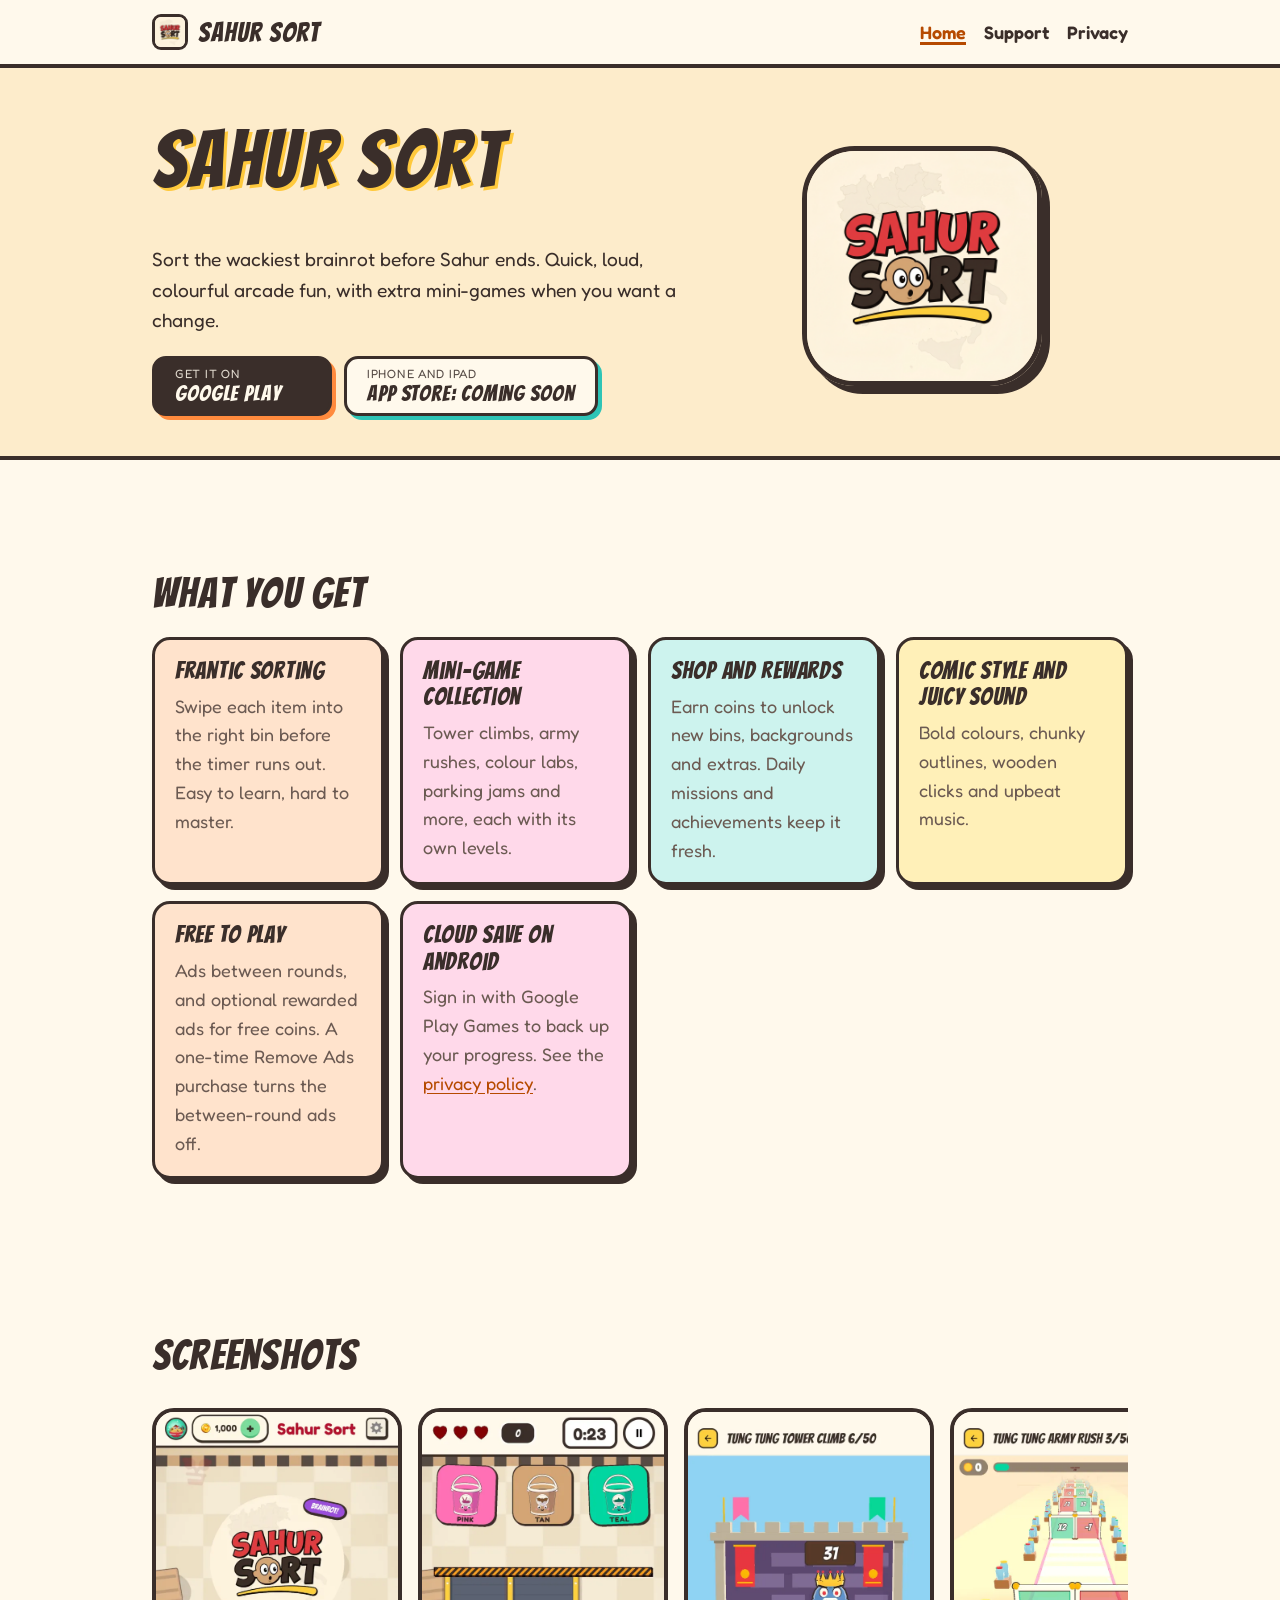
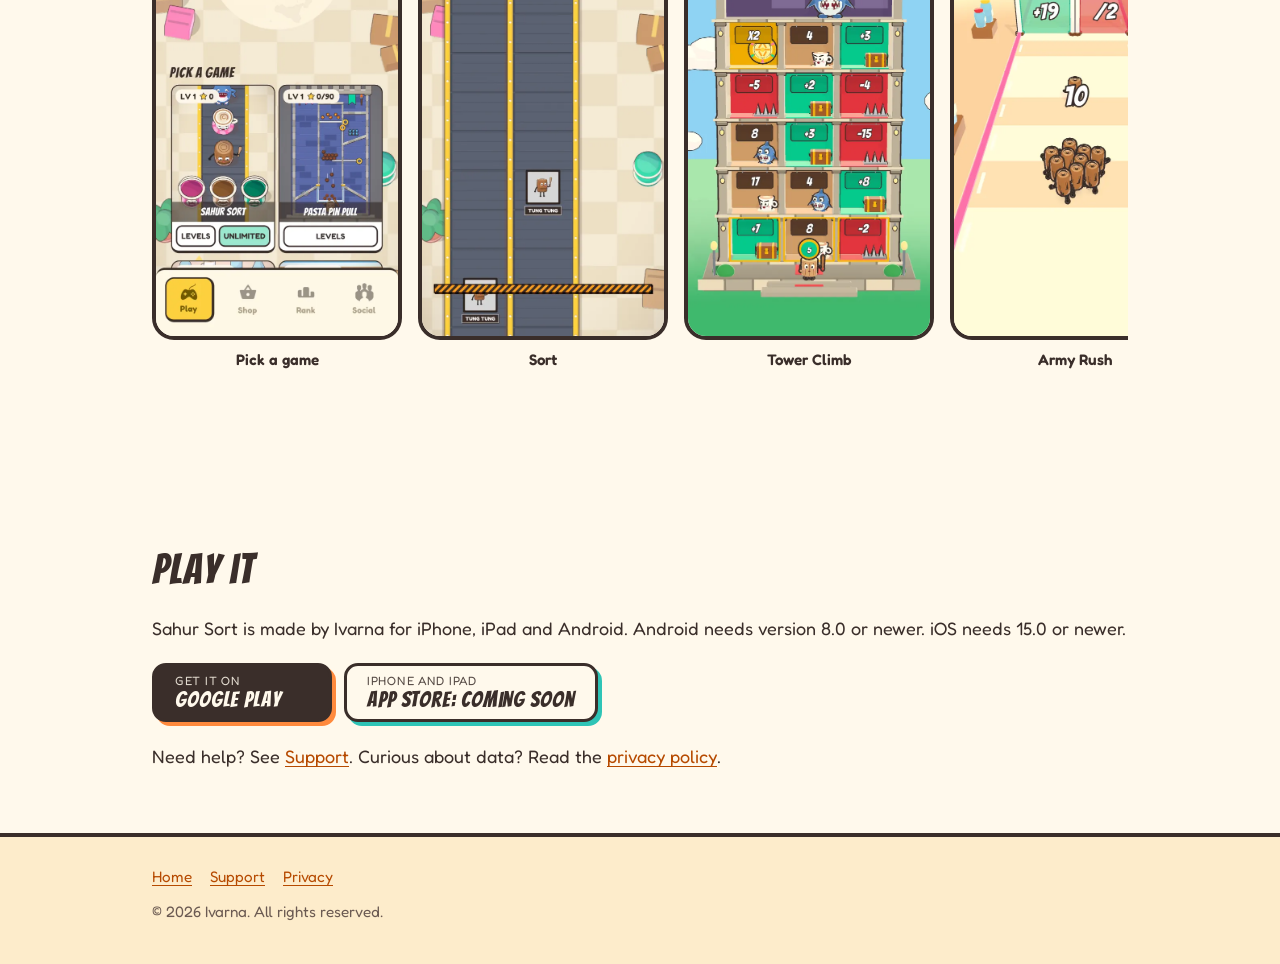
==== index.html @ dd73f455 "feat: Sahur Sort site (landing, privacy, support)" ====
<!doctype html>
<html lang="en">
<head>
<meta charset="utf-8">
<meta name="viewport" content="width=device-width, initial-scale=1">
<title>Sahur Sort: a brainrot arcade sorting game</title>
<meta name="description" content="Sahur Sort is a fast, colourful arcade game full of brainrot sorting puzzles and quick mini-games. Free for iPhone, iPad and Android.">
<meta name="theme-color" content="#fff9ec">
<meta property="og:type" content="website">
<meta property="og:title" content="Sahur Sort">
<meta property="og:description" content="Sort the brainrot before Sahur ends. A fast, colourful arcade game for iPhone, iPad and Android.">
<meta property="og:url" content="https://zenithblue-oss.github.io/sahur-sort-site/">
<meta property="og:image" content="https://zenithblue-oss.github.io/sahur-sort-site/img/icon-512.png">
<meta property="og:image:width" content="512">
<meta property="og:image:height" content="512">
<meta property="og:image:alt" content="Sahur Sort app icon">
<meta name="twitter:card" content="summary">
<link rel="icon" type="image/png" sizes="32x32" href="img/favicon-32.png">
<link rel="apple-touch-icon" href="img/apple-touch-icon.png">
<link rel="preconnect" href="https://fonts.googleapis.com">
<link rel="preconnect" href="https://fonts.gstatic.com" crossorigin>
<link rel="stylesheet" href="https://fonts.googleapis.com/css2?family=Bangers&family=Fredoka:wght@400;600&display=swap">
<link rel="stylesheet" href="style.css">
</head>
<body>
<a class="skip" href="#main">Skip to content</a>
<header class="top">
  <div class="wrap">
    <a class="brand" href="./"><img src="img/favicon-32.png" srcset="img/apple-touch-icon.png 2x" alt="" width="36" height="36">Sahur Sort</a>
    <nav aria-label="Main">
      <a href="./" aria-current="page">Home</a>
      <a href="support.html">Support</a>
      <a href="privacy.html">Privacy</a>
    </nav>
  </div>
</header>

<main id="main">
  <div class="hero">
    <div class="wrap">
      <div>
        <h1>Sahur Sort</h1>
        <p class="lede">Sort the wackiest brainrot before Sahur ends. Quick, loud, colourful arcade fun, with extra mini-games when you want a change.</p>
        <div class="stores">
          <a class="store" href="https://play.google.com/store/apps/details?id=com.ivarna.sahursort"><small>Get it on</small><strong>Google Play</strong></a>
          <span class="store soon"><small>iPhone and iPad</small><strong>App Store: coming soon</strong></span>
        </div>
      </div>
      <img class="hero-icon" src="img/icon-512.png" alt="Sahur Sort app icon" width="240" height="240">
    </div>
  </div>

  <section aria-labelledby="features">
    <div class="wrap">
      <h2 id="features">What you get</h2>
      <div class="grid">
        <div class="card"><h3>Frantic sorting</h3><p>Swipe each item into the right bin before the timer runs out. Easy to learn, hard to master.</p></div>
        <div class="card"><h3>Mini-game collection</h3><p>Tower climbs, army rushes, colour labs, parking jams and more, each with its own levels.</p></div>
        <div class="card"><h3>Shop and rewards</h3><p>Earn coins to unlock new bins, backgrounds and extras. Daily missions and achievements keep it fresh.</p></div>
        <div class="card"><h3>Comic style and juicy sound</h3><p>Bold colours, chunky outlines, wooden clicks and upbeat music.</p></div>
        <div class="card"><h3>Free to play</h3><p>Ads between rounds, and optional rewarded ads for free coins. A one-time Remove Ads purchase turns the between-round ads off.</p></div>
        <div class="card"><h3>Cloud save on Android</h3><p>Sign in with Google Play Games to back up your progress. See the <a href="privacy.html">privacy policy</a>.</p></div>
      </div>
    </div>
  </section>

  <section aria-labelledby="shots">
    <div class="wrap">
      <h2 id="shots">Screenshots</h2>
      <div class="shots" tabindex="0" role="region" aria-label="Screenshots, scroll sideways">
        <figure><img src="img/shot-06_menu.webp" alt="Sahur Sort main menu with a pick-a-game list" width="600" height="1300" loading="lazy"><figcaption>Pick a game</figcaption></figure>
        <figure><img src="img/shot-01_sort.webp" alt="Sorting items into pink, tan and teal bins on a conveyor" width="600" height="1300" loading="lazy"><figcaption>Sort</figcaption></figure>
        <figure><img src="img/shot-02_tower_climb.webp" alt="Climbing a tower of numbered doors" width="600" height="1300" loading="lazy"><figcaption>Tower Climb</figcaption></figure>
        <figure><img src="img/shot-03_army_rush.webp" alt="Running a crowd through number gates" width="600" height="1300" loading="lazy"><figcaption>Army Rush</figcaption></figure>
        <figure><img src="img/shot-04_color_lab.webp" alt="Sorting coloured liquid between tubes" width="600" height="1300" loading="lazy"><figcaption>Color Lab</figcaption></figure>
        <figure><img src="img/shot-05_parking_jam.webp" alt="Sliding cars out of a crowded car park" width="600" height="1300" loading="lazy"><figcaption>Parking Jam</figcaption></figure>
      </div>
    </div>
  </section>

  <section aria-labelledby="get">
    <div class="wrap">
      <h2 id="get">Play it</h2>
      <p>Sahur Sort is made by Ivarna for iPhone, iPad and Android. Android needs version 8.0 or newer. iOS needs 15.0 or newer.</p>
      <div class="stores">
        <a class="store" href="https://play.google.com/store/apps/details?id=com.ivarna.sahursort"><small>Get it on</small><strong>Google Play</strong></a>
        <span class="store soon"><small>iPhone and iPad</small><strong>App Store: coming soon</strong></span>
      </div>
      <p style="margin-top:20px">Need help? See <a href="support.html">Support</a>. Curious about data? Read the <a href="privacy.html">privacy policy</a>.</p>
    </div>
  </section>
</main>

<footer>
  <div class="wrap">
    <nav aria-label="Footer">
      <a href="./">Home</a>
      <a href="support.html">Support</a>
      <a href="privacy.html">Privacy</a>
    </nav>
    <p>&copy; 2026 Ivarna. All rights reserved.</p>
  </div>
</footer>
</body>
</html>
---- style.css ----
/* Sahur Sort site. Cream paper, dark brown outlines, warm comic accents. */
:root {
  --cream: #fff9ec;
  --cream-2: #fdeccb;
  --ink: #3A2E2A;
  --ink-2: #6b5a52;
  --orange: #ff8a3d;
  --pink: #ff5fa2;
  --teal: #2ec4b6;
  --yellow: #ffc93c;
  --link: #b64a00;
  --display: Bangers, Impact, "Arial Black", sans-serif;
  --body: Fredoka, "Segoe UI", system-ui, -apple-system, sans-serif;
  --max: 1040px;
}

* { box-sizing: border-box; }
html { -webkit-text-size-adjust: 100%; scroll-behavior: smooth; }
body {
  margin: 0;
  background: var(--cream);
  color: var(--ink);
  font: 400 18px/1.6 var(--body);
  overflow-x: hidden;
}
img { max-width: 100%; height: auto; display: block; }
a { color: var(--link); text-underline-offset: 3px; }
a:hover { text-decoration-thickness: 2px; }
:focus-visible { outline: 3px solid var(--pink); outline-offset: 3px; border-radius: 6px; }
h1, h2, h3 { font-family: var(--display); font-weight: 400; letter-spacing: .03em; line-height: 1.1; margin: 0 0 .5em; }
h1 { font-size: clamp(2.8rem, 9vw, 5rem); }
h2 { font-size: clamp(1.9rem, 5vw, 2.6rem); margin-top: 1.6em; }
h3 { font-size: 1.5rem; }
p { margin: 0 0 1em; }
ul { padding-left: 1.2em; margin: 0 0 1em; }
li { margin-bottom: .4em; }
.wrap { max-width: var(--max); margin: 0 auto; padding: 0 16px; }
@media (min-width: 720px) { .wrap { padding: 0 32px; } }
.skip { position: absolute; left: -999px; }
.skip:focus { left: 16px; top: 16px; z-index: 10; background: var(--cream); padding: 8px 12px; border: 3px solid var(--ink); border-radius: 10px; }

/* Header */
.top { background: var(--cream); border-bottom: 4px solid var(--ink); position: sticky; top: 0; z-index: 5; }
.top .wrap { display: flex; align-items: center; justify-content: space-between; gap: 12px; min-height: 64px; flex-wrap: wrap; }
.brand { display: flex; align-items: center; gap: 10px; color: var(--ink); text-decoration: none; font: 400 1.7rem var(--display); letter-spacing: .04em; }
.brand img { width: 36px; height: 36px; border-radius: 9px; border: 3px solid var(--ink); }
.top nav { display: flex; gap: 18px; flex-wrap: wrap; }
.top nav a { color: var(--ink); text-decoration: none; font-weight: 600; }
.top nav a:hover, .top nav a[aria-current] { color: var(--link); text-decoration: underline; text-decoration-thickness: 3px; }

/* Hero */
.hero { padding: 48px 0 40px; background: var(--cream-2); border-bottom: 4px solid var(--ink); }
.hero .wrap { display: grid; gap: 28px; align-items: center; }
@media (min-width: 760px) { .hero .wrap { grid-template-columns: 1.3fr 1fr; } }
.hero h1 { color: var(--ink); text-shadow: 3px 3px 0 var(--yellow); }
.hero .lede { font-size: 1.2rem; max-width: 34em; }
.hero-icon { width: min(240px, 60vw); border-radius: 22%; border: 5px solid var(--ink); box-shadow: 8px 8px 0 var(--ink); margin: 0 auto; }

/* Store buttons */
.stores { display: flex; gap: 12px; flex-wrap: wrap; margin-top: 20px; }
.store { display: inline-flex; flex-direction: column; justify-content: center; min-width: 180px; min-height: 56px; padding: 8px 20px; background: var(--ink); color: var(--cream); border: 3px solid var(--ink); border-radius: 14px; text-decoration: none; line-height: 1.15; box-shadow: 4px 4px 0 var(--orange); }
.store small { font-size: .75rem; letter-spacing: .06em; text-transform: uppercase; opacity: .85; }
.store strong { font: 400 1.4rem var(--display); letter-spacing: .04em; }
a.store:hover { transform: translate(-1px, -1px); box-shadow: 5px 5px 0 var(--orange); }
.store.soon { background: var(--cream); color: var(--ink); box-shadow: 4px 4px 0 var(--teal); }

/* Sections */
section { padding: 44px 0; }
.grid { display: grid; gap: 16px; grid-template-columns: repeat(auto-fit, minmax(230px, 1fr)); }
.card { background: #fff; border: 3px solid var(--ink); border-radius: 18px; padding: 18px 20px; box-shadow: 5px 5px 0 var(--ink); }
.card h3 { margin-bottom: .3em; }
.card p { margin: 0; color: var(--ink-2); }
.card:nth-child(4n+1) { background: #ffe3cc; }
.card:nth-child(4n+2) { background: #ffd9ea; }
.card:nth-child(4n+3) { background: #cdf3ee; }
.card:nth-child(4n+4) { background: #fff0b8; }

/* Screenshots */
.shots { display: flex; gap: 16px; overflow-x: auto; padding: 8px 4px 20px; scroll-snap-type: x mandatory; -webkit-overflow-scrolling: touch; }
.shots figure { margin: 0; flex: 0 0 min(250px, 68vw); scroll-snap-align: start; }
.shots img { width: 100%; border: 4px solid var(--ink); border-radius: 22px; background: var(--cream-2); }
.shots figcaption { margin-top: 8px; font-weight: 600; font-size: .95rem; text-align: center; }

/* Document pages */
.doc { padding: 40px 0 56px; }
.doc h1 { font-size: clamp(2.4rem, 7vw, 3.8rem); text-shadow: 3px 3px 0 var(--yellow); }
.doc .meta { font-weight: 600; color: var(--ink-2); margin-bottom: .2em; }
.doc .lede { font-size: 1.15rem; }
.doc-box { background: #fff; border: 3px solid var(--ink); border-radius: 18px; padding: 8px 22px 12px; box-shadow: 5px 5px 0 var(--ink); }
details { background: #fff; border: 3px solid var(--ink); border-radius: 14px; padding: 0 18px; margin: 0 0 12px; }
summary { cursor: pointer; font-weight: 600; padding: 14px 0; list-style-position: outside; }
details[open] { background: var(--cream-2); }
details p:last-child, details ul:last-child { margin-bottom: 1em; }
.note { background: #fff0b8; border: 3px dashed var(--ink); border-radius: 14px; padding: 12px 18px; }
table { width: 100%; border-collapse: collapse; margin: 0 0 1.2em; font-size: .95rem; background: #fff; }
th, td { border: 2px solid var(--ink); padding: 8px 10px; text-align: left; vertical-align: top; }
th { background: var(--cream-2); }
.tablewrap { overflow-x: auto; }

/* Footer */
footer { border-top: 4px solid var(--ink); background: var(--cream-2); padding: 28px 0 40px; font-size: .95rem; }
footer nav { display: flex; gap: 18px; flex-wrap: wrap; margin-bottom: 10px; }
footer p { margin: 0; color: var(--ink-2); }

@media (prefers-reduced-motion: reduce) { html { scroll-behavior: auto; } a.store:hover { transform: none; } }
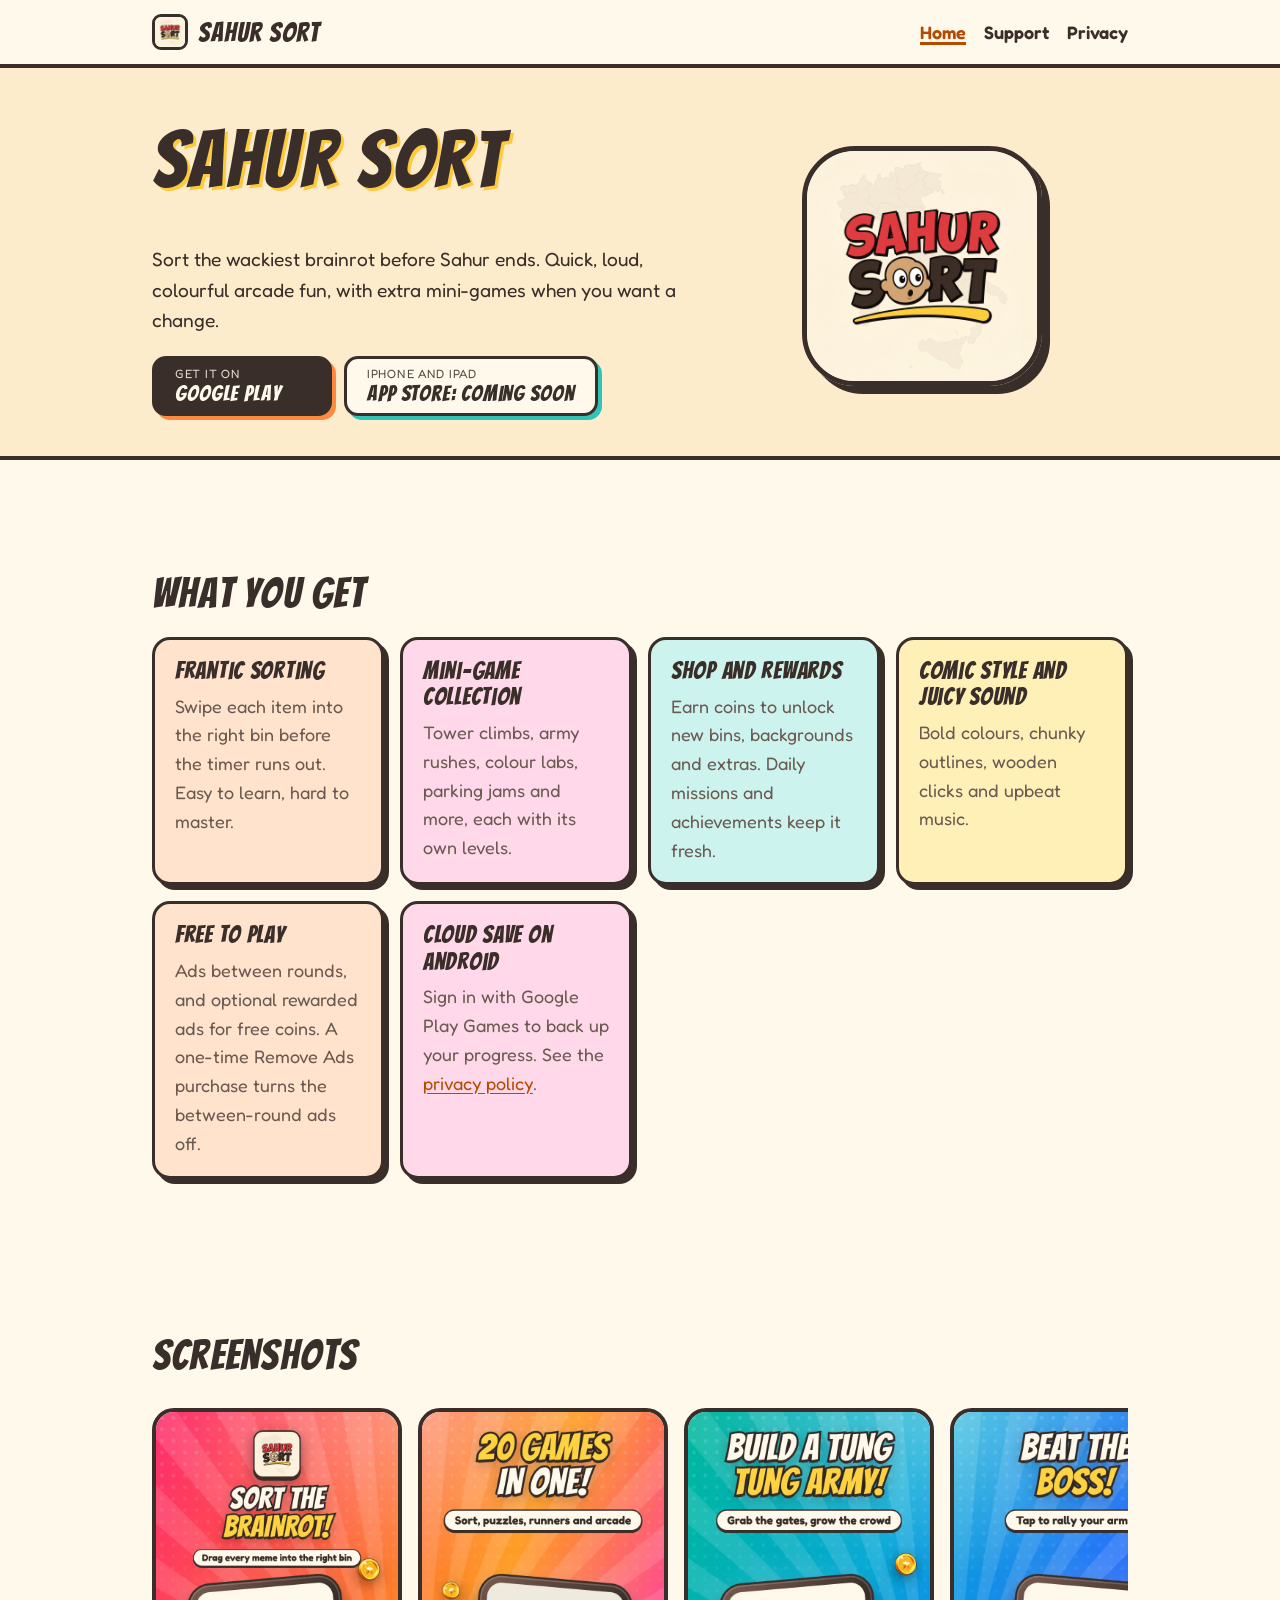
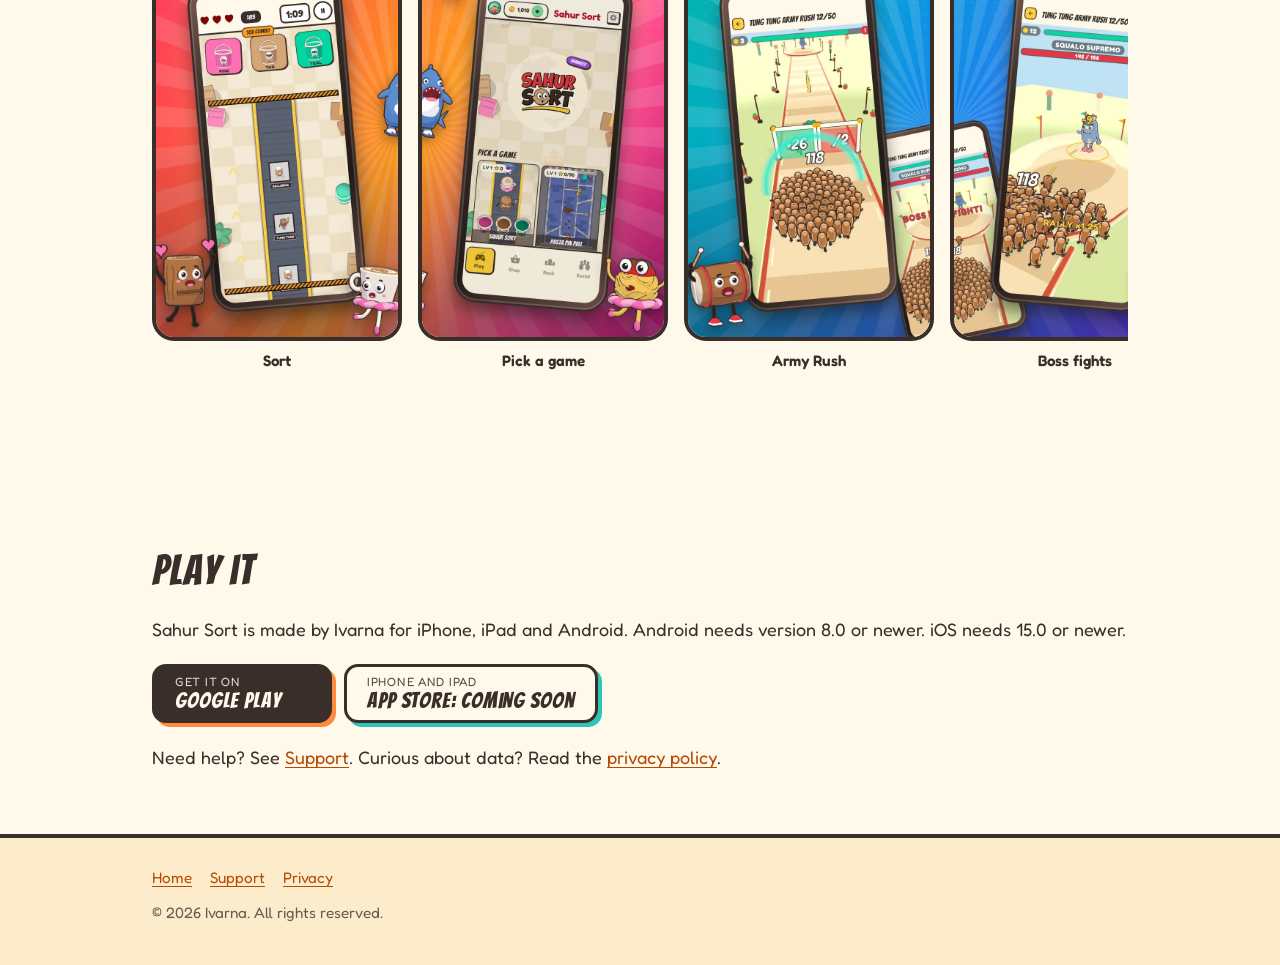
==== commit 411d09a6: "feat: new icon and store screenshots" ====
--- a/index.html
+++ b/index.html
@@ -10,11 +10,11 @@
 <meta property="og:title" content="Sahur Sort">
 <meta property="og:description" content="Sort the brainrot before Sahur ends. A fast, colourful arcade game for iPhone, iPad and Android.">
 <meta property="og:url" content="https://zenithblue-oss.github.io/sahur-sort-site/">
-<meta property="og:image" content="https://zenithblue-oss.github.io/sahur-sort-site/img/icon-512.png">
-<meta property="og:image:width" content="512">
-<meta property="og:image:height" content="512">
-<meta property="og:image:alt" content="Sahur Sort app icon">
-<meta name="twitter:card" content="summary">
+<meta property="og:image" content="https://zenithblue-oss.github.io/sahur-sort-site/img/og-1200.jpg">
+<meta property="og:image:width" content="1200">
+<meta property="og:image:height" content="514">
+<meta property="og:image:alt" content="Sahur Sort: sort the brainrot, with phones showing the mini-games">
+<meta name="twitter:card" content="summary_large_image">
 <link rel="icon" type="image/png" sizes="32x32" href="img/favicon-32.png">
 <link rel="apple-touch-icon" href="img/apple-touch-icon.png">
 <link rel="preconnect" href="https://fonts.googleapis.com">
@@ -68,12 +68,14 @@
     <div class="wrap">
       <h2 id="shots">Screenshots</h2>
       <div class="shots" tabindex="0" role="region" aria-label="Screenshots, scroll sideways">
-        <figure><img src="img/shot-06_menu.webp" alt="Sahur Sort main menu with a pick-a-game list" width="600" height="1300" loading="lazy"><figcaption>Pick a game</figcaption></figure>
-        <figure><img src="img/shot-01_sort.webp" alt="Sorting items into pink, tan and teal bins on a conveyor" width="600" height="1300" loading="lazy"><figcaption>Sort</figcaption></figure>
-        <figure><img src="img/shot-02_tower_climb.webp" alt="Climbing a tower of numbered doors" width="600" height="1300" loading="lazy"><figcaption>Tower Climb</figcaption></figure>
-        <figure><img src="img/shot-03_army_rush.webp" alt="Running a crowd through number gates" width="600" height="1300" loading="lazy"><figcaption>Army Rush</figcaption></figure>
-        <figure><img src="img/shot-04_color_lab.webp" alt="Sorting coloured liquid between tubes" width="600" height="1300" loading="lazy"><figcaption>Color Lab</figcaption></figure>
-        <figure><img src="img/shot-05_parking_jam.webp" alt="Sliding cars out of a crowded car park" width="600" height="1300" loading="lazy"><figcaption>Parking Jam</figcaption></figure>
+        <figure><img src="img/shot-01-sort.webp" alt="Sort the brainrot: dragging memes into pink, tan and teal bins on a conveyor" width="660" height="1434" loading="lazy"><figcaption>Sort</figcaption></figure>
+        <figure><img src="img/shot-02-games.webp" alt="Main menu showing the Sahur Sort logo and a pick-a-game list, titled 20 games in one" width="660" height="1434" loading="lazy"><figcaption>Pick a game</figcaption></figure>
+        <figure><img src="img/shot-03-army.webp" alt="Running a crowd of characters through number gates to build a big army" width="660" height="1434" loading="lazy"><figcaption>Army Rush</figcaption></figure>
+        <figure><img src="img/shot-04-boss.webp" alt="Rallying a crowd army to beat a boss" width="660" height="1434" loading="lazy"><figcaption>Boss fights</figcaption></figure>
+        <figure><img src="img/shot-05-puzzles.webp" alt="Pouring coloured liquid between test tubes in a brainy puzzle" width="660" height="1434" loading="lazy"><figcaption>Puzzles</figcaption></figure>
+        <figure><img src="img/shot-06-arcade.webp" alt="Dropping a ball down a spiral tower in an arcade game" width="660" height="1434" loading="lazy"><figcaption>Arcade</figcaption></figure>
+        <figure><img src="img/shot-07-levels.webp" alt="Merge Drop level with fruit dropping into a jar, one of hundreds of levels" width="660" height="1434" loading="lazy"><figcaption>Hundreds of levels</figcaption></figure>
+        <figure><img src="img/shot-08-achievements.webp" alt="Achievements screen with daily missions and coin rewards" width="660" height="1434" loading="lazy"><figcaption>Achievements</figcaption></figure>
       </div>
     </div>
   </section>
